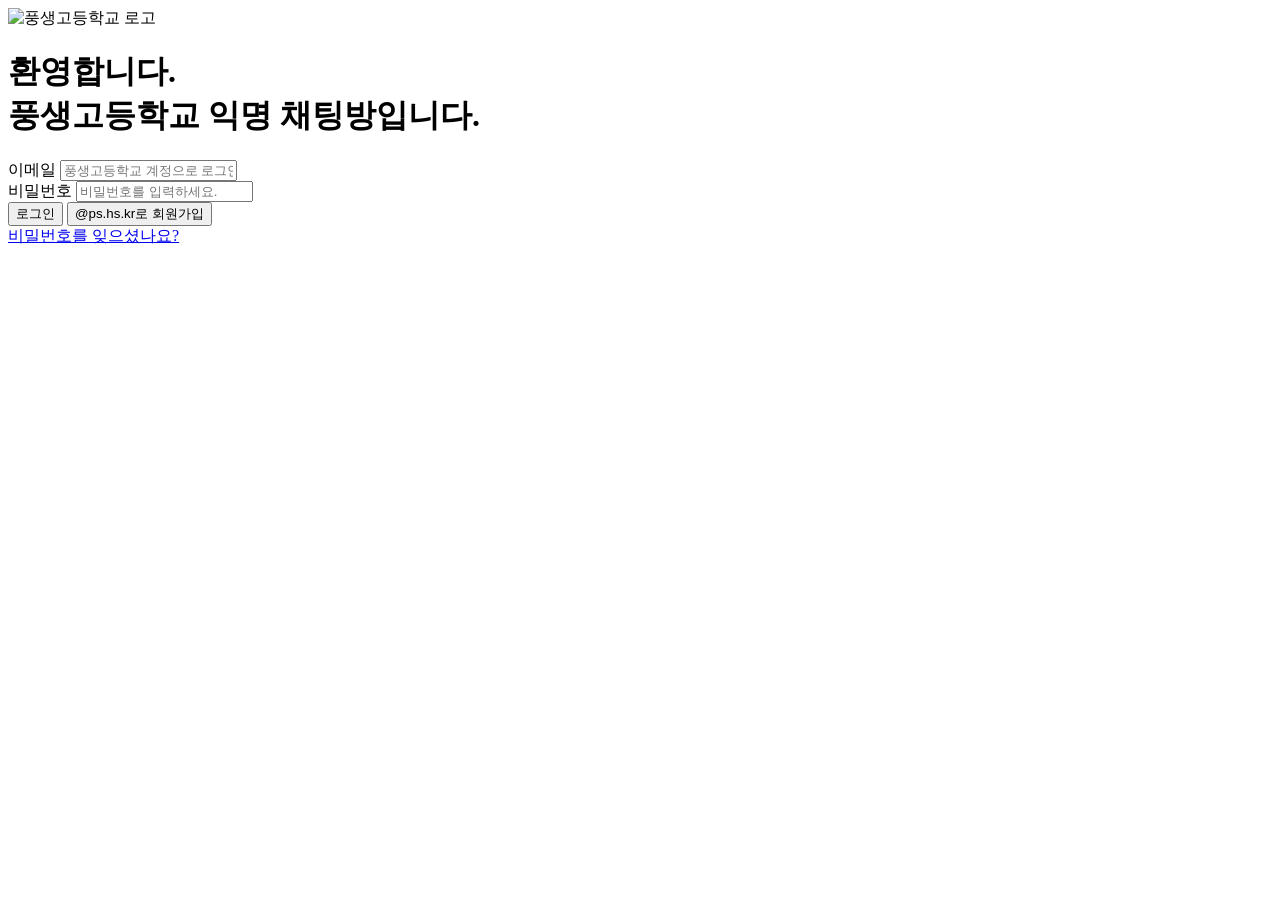
==== index.html @ ad8a2528 "Add files via upload" ====
<!DOCTYPE html>
<html lang="ko">
<head>
    <meta charset="UTF-8">
    <meta name="viewport" content="width=device-width, initial-scale=1.0">
    <title>풍생고 익명 채팅방 - 로그인</title>
    <link rel="stylesheet" href="css/style.css">
</head>
<body>
    <div class="login-container">
        <img src="assets/logo.png" alt="풍생고등학교 로고" class="logo">
        
        <h1>환영합니다.<br>풍생고등학교 익명 채팅방입니다.</h1>
        
        <form id="login-form">
            <div class="input-group">
                <label for="email">이메일</label>
                <input type="email" id="email" placeholder="풍생고등학교 계정으로 로그인 해주세요." required>
            </div>
            
            <div class="input-group">
                <label for="password">비밀번호</label>
                <input type="password" id="password" placeholder="비밀번호를 입력하세요." required>
            </div>
            
            <div class="button-group">
                <button type="button" id="login-btn">로그인</button>
                <button type="button" id="signup-btn">@ps.hs.kr로 회원가입</button>
            </div>
        </form>

        <div class="extra-links">
            <a href="#" id="forgot-password">비밀번호를 잊으셨나요?</a>
        </div>
    </div>

    <script type="module" src="js/firebase-config.js"></script>
    <script type="module" src="js/auth.js"></script>
</body>
</html>
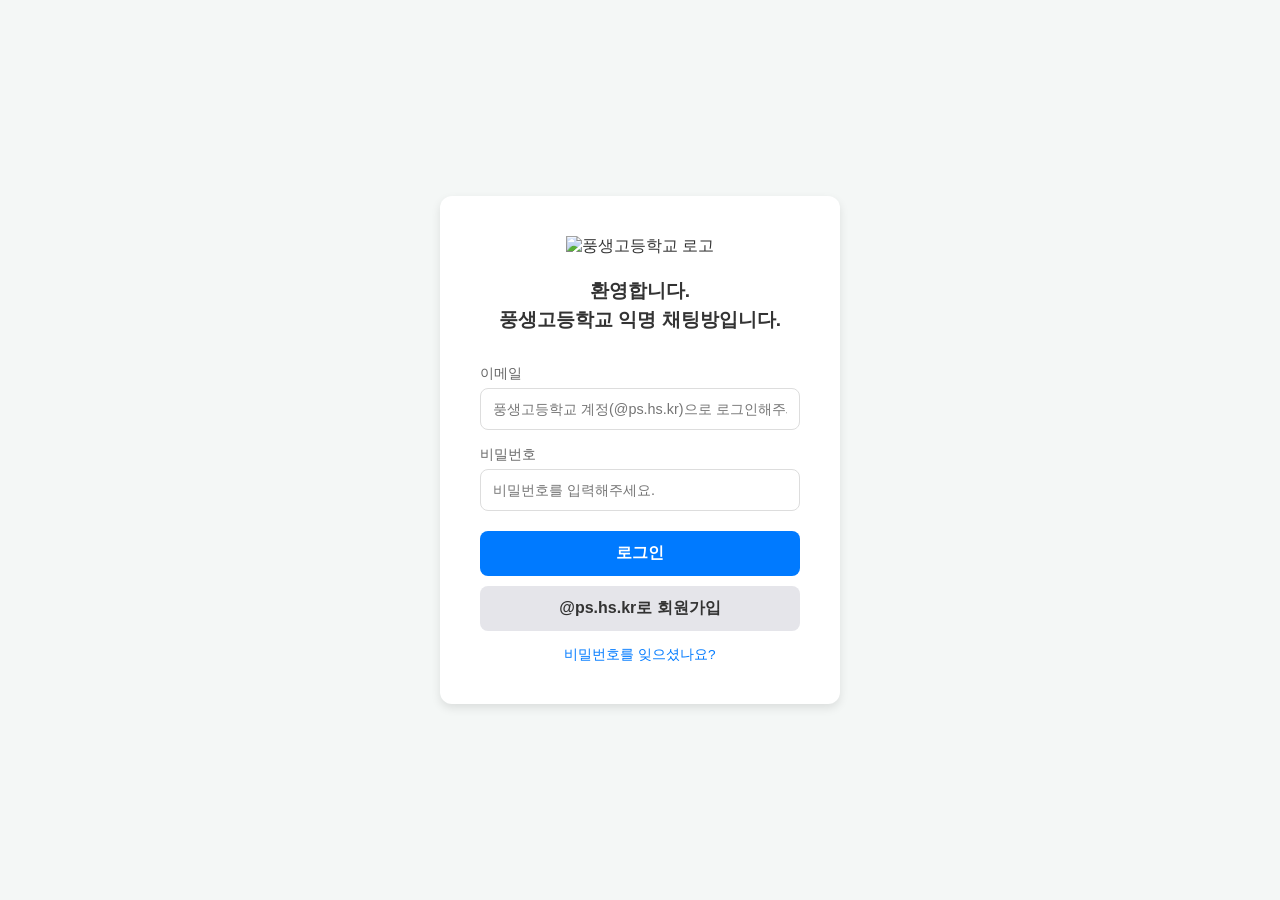
==== commit bf1e7810: "Update index.html" ====
--- a/index.html
+++ b/index.html
@@ -3,38 +3,36 @@
 <head>
     <meta charset="UTF-8">
     <meta name="viewport" content="width=device-width, initial-scale=1.0">
-    <title>풍생고 익명 채팅방 - 로그인</title>
+    <title>풍생고등학교 익명 채팅방 - 로그인</title>
     <link rel="stylesheet" href="css/style.css">
 </head>
 <body>
     <div class="login-container">
-        <img src="assets/logo.png" alt="풍생고등학교 로고" class="logo">
+        <img src="assets/school_mark2.png" alt="풍생고등학교 로고" class="logo">
         
         <h1>환영합니다.<br>풍생고등학교 익명 채팅방입니다.</h1>
         
-        <form id="login-form">
-            <div class="input-group">
-                <label for="email">이메일</label>
-                <input type="email" id="email" placeholder="풍생고등학교 계정으로 로그인 해주세요." required>
-            </div>
-            
-            <div class="input-group">
-                <label for="password">비밀번호</label>
-                <input type="password" id="password" placeholder="비밀번호를 입력하세요." required>
-            </div>
-            
-            <div class="button-group">
-                <button type="button" id="login-btn">로그인</button>
-                <button type="button" id="signup-btn">@ps.hs.kr로 회원가입</button>
-            </div>
-        </form>
-
+        <div class="input-group">
+            <label for="email">이메일</label>
+            <input type="email" id="email" placeholder="풍생고등학교 계정(@ps.hs.kr)으로 로그인해주세요." required>
+        </div>
+        
+        <div class="input-group">
+            <label for="password">비밀번호</label>
+            <input type="password" id="password" placeholder="비밀번호를 입력해주세요." required>
+        </div>
+        
+        <div class="button-group">
+            <button id="login-btn">로그인</button>
+            <button id="signup-btn">@ps.hs.kr로 회원가입</button>
+        </div>
+        
         <div class="extra-links">
-            <a href="#" id="forgot-password">비밀번호를 잊으셨나요?</a>
+            <a href="#" id="find-pwd-btn">비밀번호를 잊으셨나요?</a>
         </div>
     </div>
 
     <script type="module" src="js/firebase-config.js"></script>
     <script type="module" src="js/auth.js"></script>
 </body>
-</html>+</html>
--- a/css/style.css
+++ b/css/style.css
@@ -0,0 +1,371 @@
+/* ==========================================
+   1. 공통 초기화 및 기본 스타일
+   ========================================== */
+   * {
+    box-sizing: border-box;
+    margin: 0;
+    padding: 0;
+    font-family: 'Pretendard', -apple-system, sans-serif;
+}
+
+body {
+    background-color: #f4f7f6;
+    color: #333333;
+    display: flex;
+    justify-content: center;
+    align-items: center;
+    height: 100vh;
+    overflow: hidden;
+}
+
+/* 버튼 공통 스타일 */
+button {
+    width: 100%;
+    padding: 12px;
+    border: none;
+    border-radius: 8px;
+    font-size: 1rem;
+    font-weight: bold;
+    cursor: pointer;
+    transition: background-color 0.2s, opacity 0.2s;
+}
+
+button:active {
+    opacity: 0.8;
+}
+
+
+/* ==========================================
+   2. 첫 화면 (로그인 / 회원가입) 스타일
+   ========================================== */
+.login-container {
+    background-color: white;
+    padding: 40px;
+    border-radius: 12px;
+    box-shadow: 0 4px 10px rgba(0, 0, 0, 0.1);
+    text-align: center;
+    width: 100%;
+    max-width: 400px;
+}
+
+.logo {
+    width: 120px;
+    height: auto;
+    margin-bottom: 20px;
+}
+
+h1 {
+    font-size: 1.2rem;
+    color: #333;
+    margin-bottom: 30px;
+    line-height: 1.5;
+}
+
+.input-group {
+    margin-bottom: 15px;
+    text-align: left;
+}
+
+.input-group label {
+    display: block;
+    font-size: 0.9rem;
+    color: #666;
+    margin-bottom: 5px;
+}
+
+.input-group input {
+    width: 100%;
+    padding: 12px;
+    border: 1px solid #ddd;
+    border-radius: 8px;
+    font-size: 0.9rem;
+}
+
+.input-group input:focus {
+    outline: none;
+    border-color: #007AFF;
+}
+
+.button-group {
+    display: flex;
+    flex-direction: column;
+    gap: 10px;
+    margin-top: 20px;
+}
+
+#login-btn {
+    background-color: #007AFF;
+    color: white;
+}
+
+#login-btn:hover { 
+    background-color: #005bb5; 
+}
+
+#signup-btn {
+    background-color: #e5e5ea;
+    color: #333;
+}
+
+#signup-btn:hover { 
+    background-color: #d1d1d6; 
+}
+
+.extra-links {
+    margin-top: 15px;
+    font-size: 0.85rem;
+}
+
+.extra-links a {
+    color: #007AFF;
+    text-decoration: none;
+}
+
+
+/* ==========================================
+   3. 채팅 메인 화면 스타일
+   ========================================== */
+.app-container {
+    display: flex;
+    flex-direction: column;
+    width: 100vw;
+    height: 100vh;
+    background-color: #f0f2f5;
+}
+
+/* 상단 헤더 */
+.chat-header {
+    display: flex;
+    justify-content: space-between;
+    align-items: center;
+    padding: 15px 20px;
+    background-color: #ffffff;
+    border-bottom: 1px solid #e0e0e0;
+    box-shadow: 0 2px 4px rgba(0,0,0,0.05);
+}
+
+.header-left {
+    font-size: 1.1rem;
+    font-weight: bold;
+    color: #007AFF;
+}
+
+.header-right {
+    display: flex;
+    align-items: center;
+    gap: 15px;
+}
+
+.header-right span {
+    font-size: 0.9rem;
+    color: #555;
+}
+
+.header-right button {
+    padding: 6px 12px;
+    font-size: 0.85rem;
+    width: auto;
+}
+
+#logout-btn {
+    background-color: #ff3b30;
+    color: white;
+}
+
+/* 채팅 메시지 스크롤 영역 */
+.chat-messages {
+    flex: 1;
+    overflow-y: auto;
+    padding: 20px;
+    display: flex;
+    flex-direction: column;
+    gap: 15px;
+}
+
+/* 말풍선 감싸는 박스 기본 정렬 */
+.message-wrapper {
+    display: flex;
+    flex-direction: column;
+    max-width: 60%;
+}
+
+.message-sender {
+    font-size: 0.75rem;
+    color: #666;
+    margin-bottom: 3px;
+    padding: 0 5px;
+}
+
+.message-bubble {
+    padding: 10px 14px;
+    border-radius: 14px;
+    font-size: 0.95rem;
+    line-height: 1.4;
+    word-break: break-all;
+}
+
+.message-bubble img {
+    max-width: 100%;
+    border-radius: 8px;
+    margin-top: 5px;
+    display: block;
+}
+
+/* [요구사항] 내가 보낸 메시지: 오른쪽 배치, 회색 말풍선 */
+.message-wrapper.mine {
+    align-self: flex-end;
+    align-items: flex-end;
+}
+.message-wrapper.mine .message-bubble {
+    background-color: #E5E5EA;
+    color: #000000;
+    border-bottom-right-radius: 2px;
+}
+
+/* [요구사항] 상대방이 보낸 메시지: 왼쪽 배치, 파란색 말풍선 */
+.message-wrapper.other {
+    align-self: flex-start;
+    align-items: flex-start;
+}
+.message-wrapper.other .message-bubble {
+    background-color: #007AFF;
+    color: #ffffff;
+    border-bottom-left-radius: 2px;
+}
+
+/* 하단 입력 폼 영역 */
+.chat-input-area {
+    background-color: #ffffff;
+    padding: 15px 20px;
+    border-top: 1px solid #e0e0e0;
+}
+
+.input-options {
+    display: flex;
+    align-items: center;
+    gap: 20px;
+    margin-bottom: 10px;
+    font-size: 0.85rem;
+}
+
+.toggle-anonymous {
+    display: flex;
+    align-items: center;
+    gap: 5px;
+    cursor: pointer;
+    user-select: none;
+}
+
+.image-upload-btn {
+    background-color: #f2f2f7;
+    padding: 4px 8px;
+    border-radius: 6px;
+    cursor: pointer;
+    color: #333;
+    font-weight: bold;
+}
+
+#file-name-preview {
+    color: #8e8e93;
+}
+
+.input-form {
+    display: flex;
+    gap: 10px;
+}
+
+.input-form input {
+    flex: 1;
+    padding: 12px;
+    border: 1px solid #ddd;
+    border-radius: 8px;
+    font-size: 0.95rem;
+}
+
+.input-form button {
+    width: 80px;
+    background-color: #007AFF;
+    color: white;
+}
+
+
+/* ==========================================
+   4. 마이페이지 모달(팝업창) 스타일
+   ========================================== */
+.modal-overlay {
+    position: fixed;
+    top: 0; 
+    left: 0; 
+    width: 100%; 
+    height: 100%;
+    background-color: rgba(0,0,0,0.5);
+    display: flex;
+    justify-content: center;
+    align-items: center;
+    opacity: 0;
+    pointer-events: none;
+    transition: opacity 0.3s ease;
+    z-index: 999;
+}
+
+/* 활성화 상태 클래스 */
+.modal-overlay.active {
+    opacity: 1;
+    pointer-events: auto;
+}
+
+.modal-box {
+    background-color: white;
+    padding: 30px;
+    border-radius: 12px;
+    width: 90%;
+    max-width: 360px;
+    box-shadow: 0 4px 15px rgba(0,0,0,0.2);
+}
+
+.modal-box h2 {
+    font-size: 1.2rem;
+    margin-bottom: 10px;
+}
+
+.modal-box hr {
+    border: 0; 
+    height: 1px; 
+    background: #eee; 
+    margin-bottom: 20px;
+}
+
+.modal-group {
+    margin-bottom: 15px;
+}
+
+.modal-group label {
+    display: block;
+    font-size: 0.85rem;
+    color: #555;
+    margin-bottom: 5px;
+}
+
+.modal-group input, .modal-group select {
+    width: 100%; 
+    padding: 10px; 
+    border: 1px solid #ddd; 
+    border-radius: 6px;
+    font-size: 0.9rem;
+}
+
+.modal-buttons {
+    display: flex; 
+    gap: 10px; 
+    margin-top: 20px;
+}
+
+#save-profile-btn { 
+    background-color: #007AFF; 
+    color: white; 
+}
+
+#close-modal-btn { 
+    background-color: #e5e5ea; 
+    color: #333; 
+}
